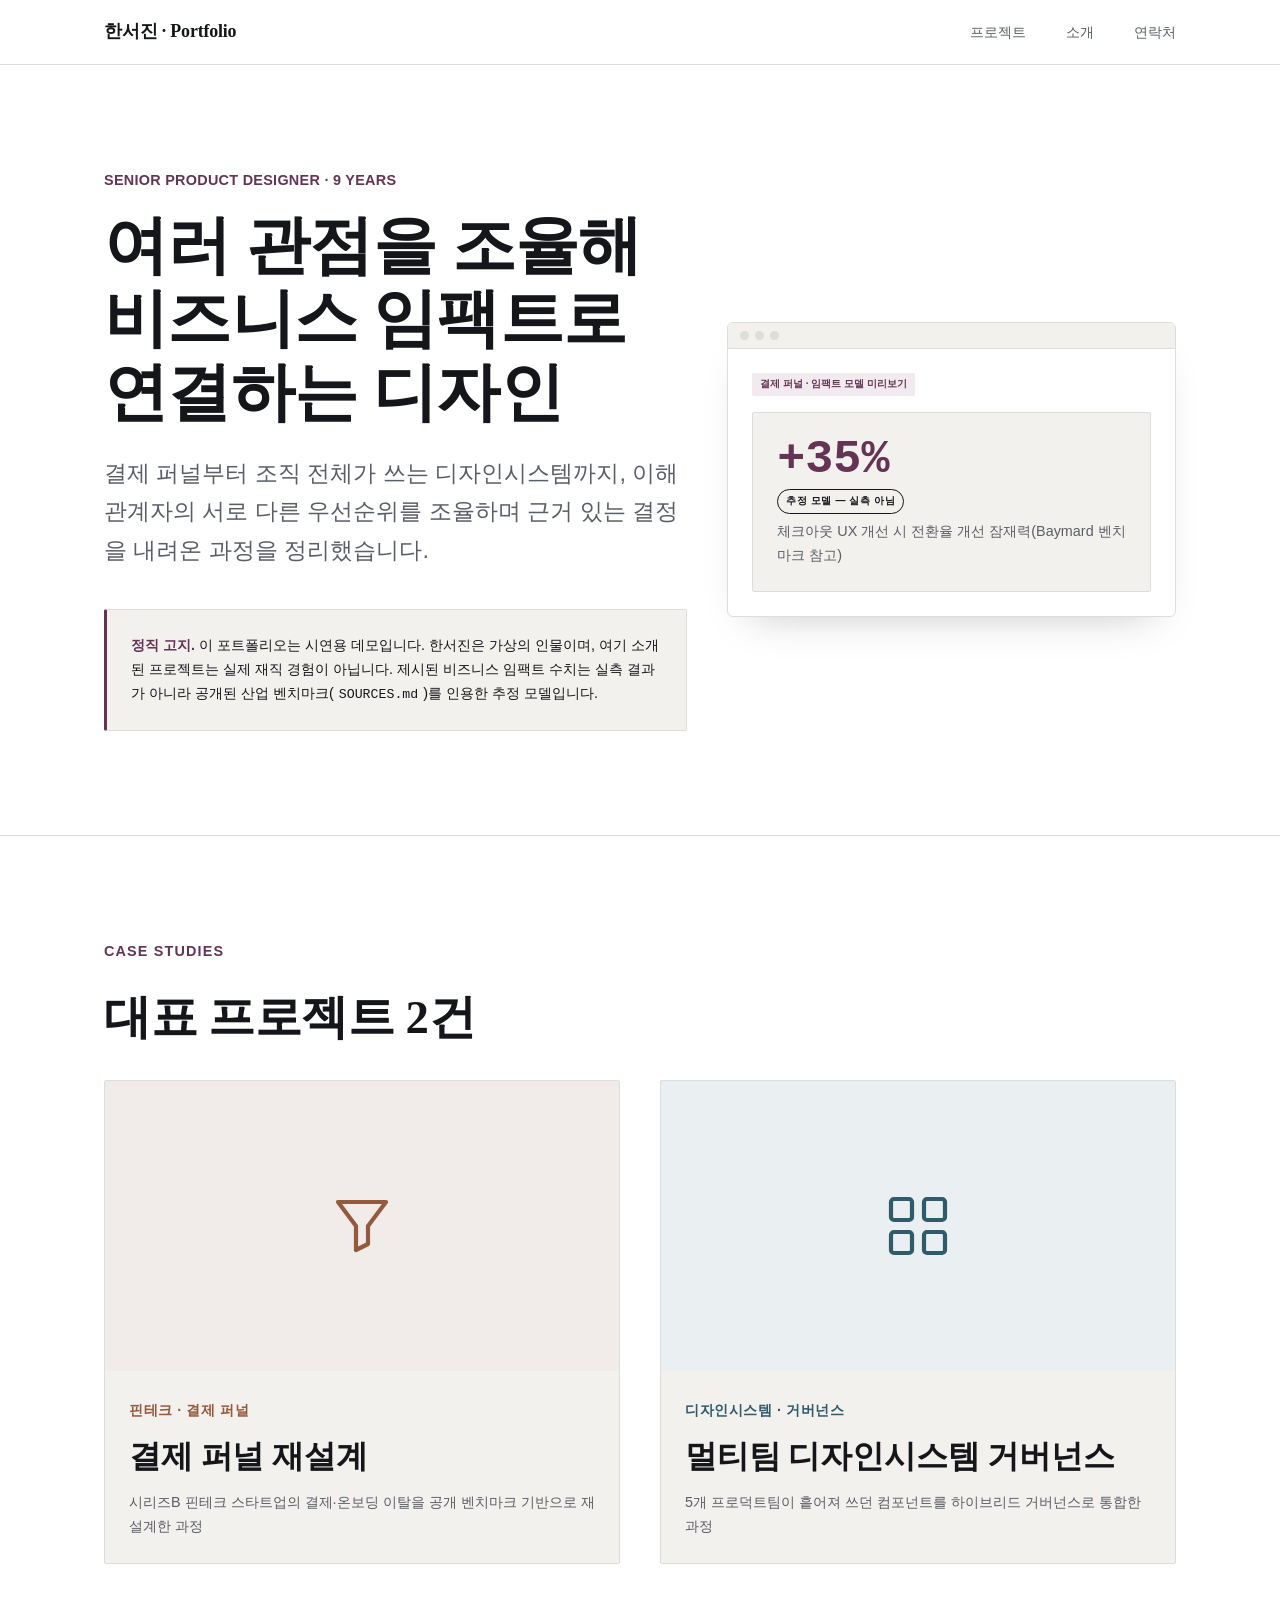
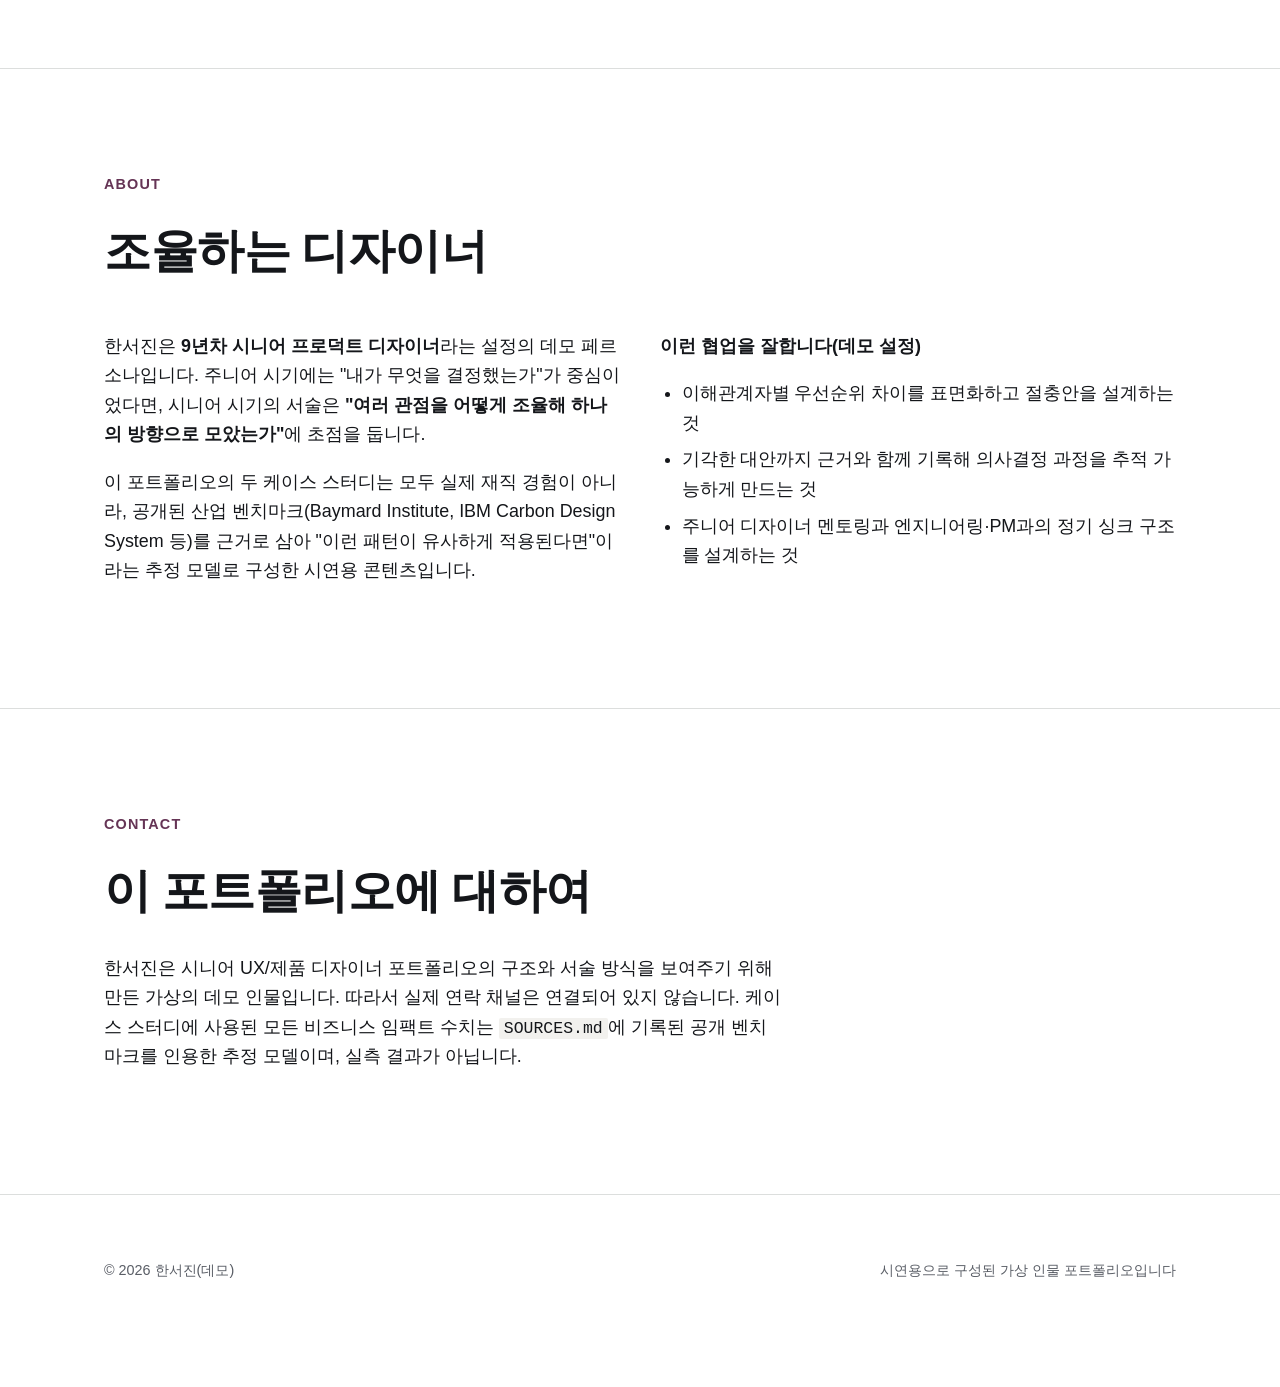
==== index.html @ bfd9d981 "senior UX/product designer portfolio demo (fictional persona 'Han Seo-jin')" ====
<!DOCTYPE html>
<html lang="ko">
<head>
<meta charset="UTF-8">
<meta name="viewport" content="width=device-width, initial-scale=1.0">
<title>한서진 — 시니어 프로덕트 디자이너 포트폴리오 (데모)</title>
<meta name="description" content="시니어 UX/제품 디자이너 포트폴리오 구조를 보여주기 위한 시연용 데모. 한서진은 가상의 인물입니다.">
<meta property="og:type" content="website">
<meta property="og:title" content="한서진 — 시니어 프로덕트 디자이너 포트폴리오 (데모)">
<meta property="og:description" content="시니어 UX/제품 디자이너 포트폴리오 구조를 보여주기 위한 시연용 데모. 한서진은 가상의 인물입니다.">
<!-- TODO: og:image 자산 준비 후 경로 지정(대표 썸네일 미제작 상태) -->
<link rel="icon" href="assets/favicon.svg" type="image/svg+xml">
<link rel="stylesheet" href="assets/style.css">
</head>
<body>

<a class="skip-link" href="#main">본문으로 바로가기</a>

<nav class="nav">
  <div class="container">
    <a class="nav-logo" href="index.html">한서진 · Portfolio</a>
    <ul class="nav-links">
      <li><a href="#projects">프로젝트</a></li>
      <li><a href="#about">소개</a></li>
      <li><a href="#contact">연락처</a></li>
    </ul>
  </div>
</nav>

<header class="hero">
  <div class="container hero-inner">
    <div class="hero-copy">
      <div class="hero-eyebrow">SENIOR PRODUCT DESIGNER · 9 YEARS</div>
      <h1>여러 관점을 조율해<br>비즈니스 임팩트로 연결하는 디자인</h1>
      <p class="lede">
        결제 퍼널부터 조직 전체가 쓰는 디자인시스템까지, 이해관계자의 서로 다른
        우선순위를 조율하며 근거 있는 결정을 내려온 과정을 정리했습니다.
      </p>
      <div class="disclosure">
        <strong>정직 고지.</strong> 이 포트폴리오는 시연용 데모입니다. 한서진은 가상의 인물이며,
        여기 소개된 프로젝트는 실제 재직 경험이 아닙니다. 제시된 비즈니스 임팩트 수치는 실측
        결과가 아니라 공개된 산업 벤치마크(<code>SOURCES.md</code>)를 인용한 추정 모델입니다.
      </div>
    </div>
    <div class="hero-visual" aria-hidden="true">
      <div class="browser-frame">
        <div class="browser-bar"><span class="dot"></span><span class="dot"></span><span class="dot"></span></div>
        <div class="screen">
          <div class="mock-badge">결제 퍼널 · 임팩트 모델 미리보기</div>
          <div class="impact-model">
            <span class="figure-num">+35%</span>
            <span class="estimate-label">추정 모델 — 실측 아님</span>
            <p class="basis">체크아웃 UX 개선 시 전환율 개선 잠재력(Baymard 벤치마크 참고)</p>
          </div>
        </div>
      </div>
    </div>
  </div>
</header>

<main id="main">
<section id="projects">
  <div class="container">
    <div class="section-label">CASE STUDIES</div>
    <h2>대표 프로젝트 2건</h2>
    <div class="case-grid">

      <a class="case-card case-card--funnel" href="case-payment-funnel.html">
        <div class="case-card-thumb">
          <svg width="72" height="72" viewBox="0 0 24 24" fill="none" stroke="currentColor" stroke-width="1.4" aria-hidden="true">
            <path d="M4 4h16l-6 8v6l-4 2v-8L4 4z" stroke-linejoin="round"/>
          </svg>
        </div>
        <div class="case-card-body">
          <span class="case-tag">핀테크 · 결제 퍼널</span>
          <h3>결제 퍼널 재설계</h3>
          <p>시리즈B 핀테크 스타트업의 결제·온보딩 이탈을 공개 벤치마크 기반으로 재설계한 과정</p>
        </div>
      </a>

      <a class="case-card case-card--design-system" href="case-design-system.html">
        <div class="case-card-thumb">
          <svg width="72" height="72" viewBox="0 0 24 24" fill="none" stroke="currentColor" stroke-width="1.4" aria-hidden="true">
            <rect x="3" y="3" width="7" height="7" rx="1"/>
            <rect x="14" y="3" width="7" height="7" rx="1"/>
            <rect x="3" y="14" width="7" height="7" rx="1"/>
            <rect x="14" y="14" width="7" height="7" rx="1"/>
          </svg>
        </div>
        <div class="case-card-body">
          <span class="case-tag">디자인시스템 · 거버넌스</span>
          <h3>멀티팀 디자인시스템 거버넌스</h3>
          <p>5개 프로덕트팀이 흩어져 쓰던 컴포넌트를 하이브리드 거버넌스로 통합한 과정</p>
        </div>
      </a>

    </div>
  </div>
</section>

<section id="about">
  <div class="container">
    <div class="section-label">ABOUT</div>
    <h2>조율하는 디자이너</h2>
    <div class="two-col">
      <div class="prose">
        <p>
          한서진은 <strong>9년차 시니어 프로덕트 디자이너</strong>라는 설정의 데모 페르소나입니다.
          주니어 시기에는 "내가 무엇을 결정했는가"가 중심이었다면, 시니어 시기의 서술은
          <strong>"여러 관점을 어떻게 조율해 하나의 방향으로 모았는가"</strong>에 초점을 둡니다.
        </p>
        <p>
          이 포트폴리오의 두 케이스 스터디는 모두 실제 재직 경험이 아니라, 공개된 산업
          벤치마크(Baymard Institute, IBM Carbon Design System 등)를 근거로 삼아 "이런 패턴이
          유사하게 적용된다면"이라는 추정 모델로 구성한 시연용 콘텐츠입니다.
        </p>
      </div>
      <div class="prose">
        <p><strong>이런 협업을 잘합니다(데모 설정)</strong></p>
        <ul>
          <li>이해관계자별 우선순위 차이를 표면화하고 절충안을 설계하는 것</li>
          <li>기각한 대안까지 근거와 함께 기록해 의사결정 과정을 추적 가능하게 만드는 것</li>
          <li>주니어 디자이너 멘토링과 엔지니어링·PM과의 정기 싱크 구조를 설계하는 것</li>
        </ul>
      </div>
    </div>
  </div>
</section>

<section id="contact">
  <div class="container">
    <div class="section-label">CONTACT</div>
    <h2>이 포트폴리오에 대하여</h2>
    <p class="prose">
      한서진은 시니어 UX/제품 디자이너 포트폴리오의 구조와 서술 방식을 보여주기 위해 만든
      가상의 데모 인물입니다. 따라서 실제 연락 채널은 연결되어 있지 않습니다. 케이스 스터디에
      사용된 모든 비즈니스 임팩트 수치는 <code>SOURCES.md</code>에 기록된 공개 벤치마크를
      인용한 추정 모델이며, 실측 결과가 아닙니다.
    </p>
  </div>
</section>
</main>

<footer>
  <div class="container">
    <span>© 2026 한서진(데모)</span>
    <span>시연용으로 구성된 가상 인물 포트폴리오입니다</span>
  </div>
</footer>

</body>
</html>
---- assets/style.css ----
/* =========================================================
   시니어 포트폴리오 "한서진" — 공통 디자인 시스템 (신규, 2026-07-18)
   정민아 프로젝트(한국_취업용/assets/style.css)와는 완전히 별개 파일이며
   비주얼 아이덴티티도 의도적으로 다르게 설계했다:
     - 정민아: 따뜻한 개인 프로젝트 톤, 세리프 없음(Pretendard 단일), 채도 높은 그린 액센트, 둥근 라운드(6px)
     - 한서진: 에디토리얼+데이터비주얼라이제이션 친화적인 절제된 뉴트럴 톤,
       세리프 헤드라인/산세리프 본문 페어링, 채도 상한을 낮춘(최대 0.42, 정민아 최대 0.72 대비)
       무채색에 가까운 팔레트, 각진 코너(2px)로 "시니어/비즈니스" 신뢰감을 표현.
   대비 기준은 동일: 라이트/다크 각각 WCAG AA(4.5:1) 이상 실측(실측값은 각 토큰 옆 주석 참고).

   ★9섹션 컴포넌트 매핑(CONTENT_BRIEF.md 구조 그대로, worker-2 케이스 스터디 2건 작성 시 참고):
     1.헤더 → .case-hero + .case-meta-grid
     2.Executive Summary → .exec-summary
     3.비즈니스 컨텍스트 → .prose (일반 서술, 신규 컴포넌트 불필요)
     4.제약과 이해관계자 긴장 → .tension-grid + .stance-card(--a/--b/--c)
     5.접근 방식 → .prose(리서치 서술) + .rejected-alt(기각한 대안, 최소 2건)
     6.솔루션 → 코드 목업 프리미티브(.browser-frame/.phone-frame/.mock-*, 파일 하단)
     7.협업·리더십 → .collab-grid + .collab-item
     8.임팩트 모델(추정) → .impact-model + .estimate-label
     9.회고 → .prose

   ★.impact-model 사용 시 필수(정민아 프로젝트 qual-label 컨벤션의 확장 — CSS ::before로
   라벨을 자동 생성하지 않는다. 반드시 .estimate-label 안에 "추정 모델 — 실측 아님" 등
   리터럴 텍스트를 HTML에 직접 써넣을 것. .estimate-label은 진하게 테두리 친 알약형
   칩으로 렌더링되므로, 텍스트를 비워두면 숫자 옆에 빈 테두리만 떠서 시각적으로 어색해
   보이도록 의도적으로 설계했다 — 텍스트 누락을 시각적으로 감지 가능하게 하는 안전장치).
   ========================================================= */

:root {
  /* Color — 절제된 쿨 뉴트럴(정민아의 따뜻한 크림톤과 구분) */
  --color-bg: #ffffff;
  --color-bg-subtle: #f2f1ee;
  --color-text: #14161a;
  --color-text-muted: #5a5e66;
  --color-border: #dcdedd;

  /* 메인 액센트 — 잉크 플럼(무게감 있는 시니어 톤) */
  --color-accent: #653455;        /* vs 배경 9.65:1 (AA 4.5:1 이상, 실측) */
  --color-accent-soft: #f1eaee;

  /* Case 액센트 2세트 — Case1(결제 퍼널)=클레이, Case2(디자인시스템 거버넌스)=슬레이트 */
  --color-case-funnel: #945a3d;          /* vs 배경 5.54:1 (실측) */
  --color-case-funnel-soft: #f1ecea;
  --color-case-design-system: #2f5b6a;   /* vs 배경 7.43:1 (실측) */
  --color-case-design-system-soft: #eaeff1;

  /* 기각한 대안 전용(의도적 저채도 — case-funnel의 클레이와 혼동되지 않도록 채도를 낮춰
     "탈락/보류"의 무채색 인상을 줌) */
  --color-rejected: #755e57;             /* vs 배경 6.01:1 (실측) */
  --color-rejected-soft: #f1ebea;

  /* 이해관계자 긴장(3자 구도)용 3번째 색 — 세이지(중립/신중함 인상, 예: 법무·리스크 관점) */
  --color-stance-sage: #496237;          /* vs 배경 6.81:1 (실측) */
  --color-stance-sage-soft: #edf1ea;

  /* Typography — 세리프 헤드라인 + 산세리프 본문 페어링(에디토리얼 신호), 모노는 데이터/숫자용 */
  --font-display: "Noto Serif KR", Georgia, "Times New Roman", serif;
  --font-body: "Pretendard", "Noto Sans KR", -apple-system, BlinkMacSystemFont, sans-serif;
  --font-mono: "SF Mono", ui-monospace, "Menlo", monospace;

  /* Scale — clamp() 모듈러 스케일(정민아와 같은 산식 재사용, 값은 신규 산정) */
  --step--1: clamp(0.83rem, 0.8rem + 0.15vw, 0.9rem);
  --step-0:  clamp(1rem, 0.96rem + 0.2vw, 1.125rem);
  --step-1:  clamp(1.25rem, 1.18rem + 0.35vw, 1.5rem);
  --step-2:  clamp(1.6rem, 1.45rem + 0.7vw, 2.1rem);
  --step-3:  clamp(2.1rem, 1.8rem + 1.4vw, 3rem);
  --step-4:  clamp(2.6rem, 2.1rem + 2.4vw, 4rem);

  --space-1: 0.5rem;
  --space-2: 1rem;
  --space-3: 1.5rem;
  --space-4: 2.5rem;
  --space-5: 4rem;
  --space-6: 6.5rem;
  --space-7: 10rem;

  --content-max: 1120px;
  --radius: 2px; /* 정민아(6px 라운드)와 대비되는 각진 코너 — 비즈니스/구조적 인상 */
}

@media (prefers-color-scheme: dark) {
  :root {
    --color-bg: #121212;
    --color-bg-subtle: #1a1a1a;
    --color-text: #f0efe9;
    --color-text-muted: #a3a2a0;
    --color-border: #2e2e2e;

    --color-accent: #c289af;               /* vs #121212 6.68:1 (실측) */
    --color-accent-soft: #2e1f29;

    --color-case-funnel: #b97655;          /* vs #121212 5.16:1 (실측) */
    --color-case-funnel-soft: #2e241f;
    --color-case-design-system: #4f98b0;   /* vs #121212 5.75:1 (실측) */
    --color-case-design-system-soft: #1f2a2e;

    --color-rejected: #997e75;             /* vs #121212 4.99:1 (실측) */
    --color-rejected-soft: #2e221f;

    --color-stance-sage: #709654;          /* vs #121212 5.51:1 (실측) */
    --color-stance-sage-soft: #252e1f;
  }
}

* { box-sizing: border-box; }

html { scroll-behavior: smooth; }

@media (prefers-reduced-motion: reduce) {
  html { scroll-behavior: auto; }
  *, *::before, *::after {
    animation-duration: 0.01ms !important;
    animation-iteration-count: 1 !important;
    transition-duration: 0.01ms !important;
    scroll-behavior: auto !important;
  }
}

:focus-visible {
  outline: 2px solid var(--color-accent);
  outline-offset: 2px;
}

.skip-link {
  position: absolute;
  left: 0;
  top: 0;
  z-index: 100;
  transform: translateY(-120%);
  background: var(--color-accent);
  color: #fff;
  padding: 10px 16px;
  border-radius: 0 0 var(--radius) 0;
  font-size: var(--step--1);
  font-weight: 600;
  text-decoration: none;
  transition: transform .15s ease;
}
.skip-link:focus { transform: translateY(0); }

body {
  margin: 0;
  background: var(--color-bg);
  color: var(--color-text);
  font-family: var(--font-body);
  font-size: var(--step-0);
  line-height: 1.65;
  -webkit-font-smoothing: antialiased;
}

img { max-width: 100%; display: block; }
a { color: inherit; }
code { font-family: var(--font-mono); font-size: 0.92em; background: var(--color-bg-subtle); padding: 1px 5px; border-radius: var(--radius); }

.container {
  max-width: var(--content-max);
  margin: 0 auto;
  padding: 0 var(--space-3);
}

/* ---------- Nav ---------- */
.nav {
  position: sticky;
  top: 0;
  z-index: 10;
  background: color-mix(in srgb, var(--color-bg) 88%, transparent);
  backdrop-filter: blur(8px);
  border-bottom: 1px solid var(--color-border);
}
.nav .container { display: flex; align-items: center; justify-content: space-between; height: 64px; }
.nav-logo { font-family: var(--font-display); font-weight: 700; letter-spacing: -0.01em; text-decoration: none; font-size: var(--step-0); }
.nav-links { display: flex; gap: var(--space-4); list-style: none; margin: 0; padding: 0; }
.nav-links a { text-decoration: none; font-size: var(--step--1); color: var(--color-text-muted); }
.nav-links a:hover { color: var(--color-text); }

/* ---------- Hero ---------- */
.hero { padding: var(--space-6) 0 var(--space-5); border-bottom: 1px solid var(--color-border); }
.hero-eyebrow {
  font-size: var(--step--1);
  color: var(--color-accent);
  font-weight: 600;
  letter-spacing: 0.02em;
  margin-bottom: var(--space-2);
  text-transform: uppercase;
}
.hero h1 {
  font-family: var(--font-display);
  font-size: var(--step-4);
  line-height: 1.15;
  letter-spacing: -0.01em;
  margin: 0 0 var(--space-3);
  max-width: 22ch;
}
.hero p.lede { font-size: var(--step-1); color: var(--color-text-muted); max-width: 60ch; margin: 0 0 var(--space-4); }
.hero-inner { display: grid; gap: var(--space-4); }
.hero-visual { display: flex; justify-content: center; }
@media (min-width: 860px) {
  .hero-inner { grid-template-columns: 1.3fr 1fr; align-items: center; }
}

/* ---------- 정직 고지 박스(모든 페이지 공통, 케이스에서는 축약판) ---------- */
.disclosure {
  background: var(--color-bg-subtle);
  border: 1px solid var(--color-border);
  border-left: 3px solid var(--color-accent);
  border-radius: var(--radius);
  padding: var(--space-3) var(--space-3);
  font-size: var(--step--1);
  color: var(--color-text);
  margin: var(--space-4) 0;
}
.disclosure strong { color: var(--color-accent); }

/* ---------- Section ---------- */
section { padding: var(--space-6) 0; }
section + section { border-top: 1px solid var(--color-border); }
.section-label {
  font-size: var(--step--1);
  font-weight: 700;
  text-transform: uppercase;
  letter-spacing: 0.08em;
  color: var(--color-accent);
  margin-bottom: var(--space-2);
}
h2 { font-family: var(--font-display); font-size: var(--step-3); letter-spacing: -0.01em; margin: 0 0 var(--space-3); }
h3 { font-family: var(--font-display); font-size: var(--step-2); letter-spacing: -0.005em; margin: 0 0 var(--space-2); }

/* ---------- Case card grid (index) ---------- */
.case-grid { display: grid; gap: var(--space-4); grid-template-columns: 1fr; }
@media (min-width: 640px) { .case-grid { grid-template-columns: repeat(2, 1fr); } }
.case-card {
  display: block;
  text-decoration: none;
  color: inherit;
  border: 1px solid var(--color-border);
  border-radius: var(--radius);
  overflow: hidden;
  background: var(--color-bg-subtle);
  transition: transform .18s ease, box-shadow .18s ease;
}
.case-card:hover { transform: translateY(-2px); box-shadow: 0 12px 28px -16px rgba(0,0,0,.25); }
.case-card-thumb {
  aspect-ratio: 16/9;
  background: var(--color-accent-soft);
  color: var(--color-accent);
  display: flex; align-items: center; justify-content: center;
}
.case-card-thumb svg { stroke: currentColor; }
.case-card--funnel .case-card-thumb { background: var(--color-case-funnel-soft); color: var(--color-case-funnel); }
.case-card--funnel .case-tag { color: var(--color-case-funnel); }
.case-card--design-system .case-card-thumb { background: var(--color-case-design-system-soft); color: var(--color-case-design-system); }
.case-card--design-system .case-tag { color: var(--color-case-design-system); }
.case-card-body { padding: var(--space-3); }
.case-tag { display: inline-block; font-size: var(--step--1); color: var(--color-accent); font-weight: 600; margin-bottom: var(--space-1); text-transform: uppercase; letter-spacing: .04em; }
.case-card h3 { margin-bottom: var(--space-1); }
.case-card p { color: var(--color-text-muted); margin: 0; font-size: var(--step--1); }

/* ---------- Case study page (worker-2가 case-*.html에서 사용) ---------- */
.case-hero { padding: var(--space-5) 0 var(--space-4); }
.case-meta-grid {
  display: grid;
  grid-template-columns: repeat(auto-fit, minmax(140px, 1fr));
  gap: var(--space-3);
  padding: var(--space-3) 0;
  border-top: 1px solid var(--color-border);
  border-bottom: 1px solid var(--color-border);
  margin: var(--space-4) 0;
}
.case-meta-grid dt { font-size: var(--step--1); color: var(--color-text-muted); margin-bottom: 4px; }
.case-meta-grid dd { margin: 0; font-weight: 600; }

.prose { max-width: 68ch; }
.prose p { color: var(--color-text); }
.prose ul, .prose ol { padding-left: 1.2em; }
.prose li { margin-bottom: .4em; }

.two-col { display: grid; grid-template-columns: 1fr; gap: var(--space-4); }
@media (min-width: 720px) { .two-col { grid-template-columns: 1fr 1fr; } }

.case-nav { display: flex; justify-content: space-between; padding: var(--space-4) 0; border-top: 1px solid var(--color-border); }
.case-nav a { text-decoration: none; font-weight: 600; }
.case-nav .back { color: var(--color-text-muted); font-weight: 400; }

/* ---------- Footer ---------- */
footer { padding: var(--space-5) 0 var(--space-6); border-top: 1px solid var(--color-border); color: var(--color-text-muted); font-size: var(--step--1); }
footer .container { display: flex; justify-content: space-between; flex-wrap: wrap; gap: var(--space-2); }

/* ---------- Buttons ---------- */
.btn {
  display: inline-flex; align-items: center; gap: 6px;
  padding: 10px 18px; border-radius: var(--radius);
  background: var(--color-accent); color: #fff;
  text-decoration: none; font-size: var(--step--1); font-weight: 600;
}
.btn.ghost { background: transparent; color: var(--color-text); border: 1px solid var(--color-border); }

/* =========================================================
   케이스 스터디 전용 신규 컴포넌트 (worker-2 재사용 대상)
   ========================================================= */

/* ---------- 2. Executive Summary(피라미드 원칙 — 결론 먼저) ---------- */
.exec-summary {
  border-left: 4px solid var(--color-accent);
  background: var(--color-bg-subtle);
  padding: var(--space-4);
  margin: var(--space-4) 0;
}
.exec-summary .eyebrow {
  display: block;
  font-family: var(--font-body);
  font-size: var(--step--1);
  font-weight: 700;
  text-transform: uppercase;
  letter-spacing: .08em;
  color: var(--color-accent);
  margin-bottom: var(--space-2);
}
.exec-summary p {
  font-family: var(--font-display);
  font-size: var(--step-1);
  line-height: 1.5;
  margin: 0;
  color: var(--color-text);
}

/* ---------- 4. 제약과 이해관계자 긴장 ---------- */
.tension-grid { display: grid; grid-template-columns: 1fr; gap: var(--space-3); }
@media (min-width: 640px) { .tension-grid { grid-template-columns: repeat(auto-fit, minmax(200px, 1fr)); } }
.stance-card {
  border-top: 3px solid var(--color-border);
  background: var(--color-bg-subtle);
  padding: var(--space-3);
}
.stance-card .role {
  display: block;
  font-size: var(--step--1);
  font-weight: 700;
  text-transform: uppercase;
  letter-spacing: .05em;
  color: var(--color-text-muted);
  margin-bottom: 6px;
}
.stance-card .priority { font-family: var(--font-display); font-size: var(--step-0); margin: 0; color: var(--color-text); }
.stance-card--a { border-top-color: var(--color-case-funnel); }
.stance-card--b { border-top-color: var(--color-case-design-system); }
.stance-card--c { border-top-color: var(--color-stance-sage); }

/* ---------- 5. 기각한 대안 ---------- */
.rejected-alt {
  border: 1px dashed var(--color-rejected);
  border-radius: var(--radius);
  padding: var(--space-3);
  margin: var(--space-3) 0;
  background: var(--color-rejected-soft);
}
.rejected-alt .tag {
  display: inline-block;
  font-size: 10px;
  font-weight: 700;
  text-transform: uppercase;
  letter-spacing: .05em;
  color: #fff;
  background: var(--color-rejected);
  padding: 2px 8px;
  border-radius: var(--radius);
  margin-bottom: var(--space-2);
}
.rejected-alt .alt-name {
  font-weight: 700;
  margin: 0 0 4px;
  text-decoration: line-through;
  text-decoration-color: var(--color-rejected);
  text-decoration-thickness: 1.5px;
}
.rejected-alt .reason { margin: 0; color: var(--color-text); font-size: var(--step--1); }

/* ---------- 7. 협업·리더십 ---------- */
.collab-grid { display: grid; grid-template-columns: 1fr; gap: var(--space-3); }
@media (min-width: 600px) { .collab-grid { grid-template-columns: repeat(2, 1fr); } }
.collab-item { display: flex; gap: var(--space-2); align-items: flex-start; }
.collab-item .role-badge {
  flex-shrink: 0;
  font-size: 10px;
  font-weight: 700;
  text-transform: uppercase;
  letter-spacing: .05em;
  color: var(--color-accent);
  background: var(--color-accent-soft);
  padding: 4px 8px;
  border-radius: var(--radius);
  white-space: nowrap;
}
.collab-item p { margin: 0; font-size: var(--step--1); color: var(--color-text); }

/* ---------- 8. 임팩트 모델(추정 — 라벨 필수) ---------- */
.impact-grid { display: grid; grid-template-columns: 1fr; gap: var(--space-3); }
@media (min-width: 640px) { .impact-grid { grid-template-columns: repeat(auto-fit, minmax(200px, 1fr)); } }
.impact-model {
  display: inline-flex;
  flex-direction: column;
  gap: 6px;
  min-width: 200px;
  border: 1px solid var(--color-border);
  border-radius: var(--radius);
  padding: var(--space-3);
  background: var(--color-bg-subtle);
}
.impact-model .figure-num {
  font-family: var(--font-mono);
  font-size: var(--step-3);
  font-weight: 700;
  line-height: 1;
  color: var(--color-accent);
}
/* 주의: .estimate-label 안에 반드시 "추정 모델 — 실측 아님" 등 리터럴 텍스트를 넣을 것.
   CSS로 자동 삽입하지 않음(스크린리더 노출 신뢰성 문제) — 비워두면 숫자 옆에 빈
   테두리 알약만 남아 시각적으로 어색해지도록 의도적으로 설계함(qual-label 컨벤션 확장). */
.impact-model .estimate-label {
  display: inline-block;
  align-self: flex-start;
  font-size: 10px;
  font-weight: 800;
  text-transform: uppercase;
  letter-spacing: .06em;
  color: var(--color-text);
  border: 1.5px solid var(--color-text);
  padding: 3px 8px;
  border-radius: 999px;
}
.impact-model .basis { margin: 0; font-size: var(--step--1); color: var(--color-text-muted); }

/* =========================================================
   코드 목업 컴포넌트 (Figma 없이 HTML/CSS로 그리는 화면 목업 — 6.솔루션 섹션용)
   ========================================================= */
.mockup-row { display: flex; gap: var(--space-3); flex-wrap: wrap; justify-content: center; }

.browser-frame {
  width: 100%;
  max-width: 720px;
  border: 1px solid var(--color-border);
  border-radius: 6px;
  overflow: hidden;
  box-shadow: 0 20px 40px -24px rgba(0,0,0,.25);
}
.browser-frame .browser-bar { display: flex; gap: 6px; align-items: center; padding: 8px 12px; background: var(--color-bg-subtle); border-bottom: 1px solid var(--color-border); }
.browser-frame .dot { width: 9px; height: 9px; border-radius: 50%; background: var(--color-border); }
.browser-frame .screen { padding: var(--space-3); display: flex; flex-direction: column; gap: var(--space-2); }

.phone-frame {
  width: 260px;
  border: 8px solid var(--color-text);
  border-radius: 28px;
  background: var(--color-bg);
  overflow: hidden;
  box-shadow: 0 20px 40px -20px rgba(0,0,0,.3);
}
.phone-frame .screen { padding: var(--space-2); min-height: 420px; display: flex; flex-direction: column; gap: var(--space-2); }
.phone-frame .status-bar { display: flex; justify-content: space-between; font-size: 11px; color: var(--color-text-muted); padding-bottom: 4px; }
.phone-frame .app-bar { font-weight: 700; font-size: var(--step-0); padding: 4px 0 8px; border-bottom: 1px solid var(--color-border); }

.mock-badge {
  display: inline-flex; align-items: center; gap: 4px;
  font-size: 10px; font-weight: 700; padding: 3px 8px; border-radius: var(--radius);
  background: var(--color-accent-soft); color: var(--color-accent); width: fit-content;
}
.mock-badge.muted { background: var(--color-bg-subtle); color: var(--color-text-muted); }

.mock-list-item {
  display: flex; justify-content: space-between; align-items: center;
  padding: 10px 12px; border: 1px solid var(--color-border); border-radius: var(--radius);
  font-size: var(--step--1);
}
.mock-bar-track { height: 8px; border-radius: 999px; background: var(--color-border); overflow: hidden; }
.mock-bar-fill { height: 100%; background: var(--color-accent); }

.mock-btn-primary {
  display: flex; align-items: center; justify-content: center; gap: 6px;
  background: var(--color-accent); color: #fff; border: none; border-radius: var(--radius);
  padding: 10px; font-size: var(--step--1); font-weight: 600; text-align: center;
}
.mock-btn-secondary {
  display: flex; align-items: center; justify-content: center; gap: 6px;
  background: transparent; color: var(--color-text); border: 1px solid var(--color-border);
  border-radius: var(--radius); padding: 10px; font-size: var(--step--1); font-weight: 600; text-align: center;
}

.mock-dash-grid { display: grid; grid-template-columns: repeat(3, 1fr); gap: var(--space-2); }
.mock-dash-card { border: 1px solid var(--color-border); border-radius: var(--radius); padding: var(--space-2); }
.mock-dash-card .num { font-size: var(--step-1); font-weight: 700; font-family: var(--font-mono); }

.mock-table { width: 100%; border-collapse: collapse; font-size: var(--step--1); }
.mock-table th, .mock-table td { text-align: left; padding: 8px 10px; border-bottom: 1px solid var(--color-border); }
.mock-table th { color: var(--color-text-muted); font-weight: 600; }

@media (min-width: 720px) {
  .case-grid { grid-template-columns: repeat(2, 1fr); }
}
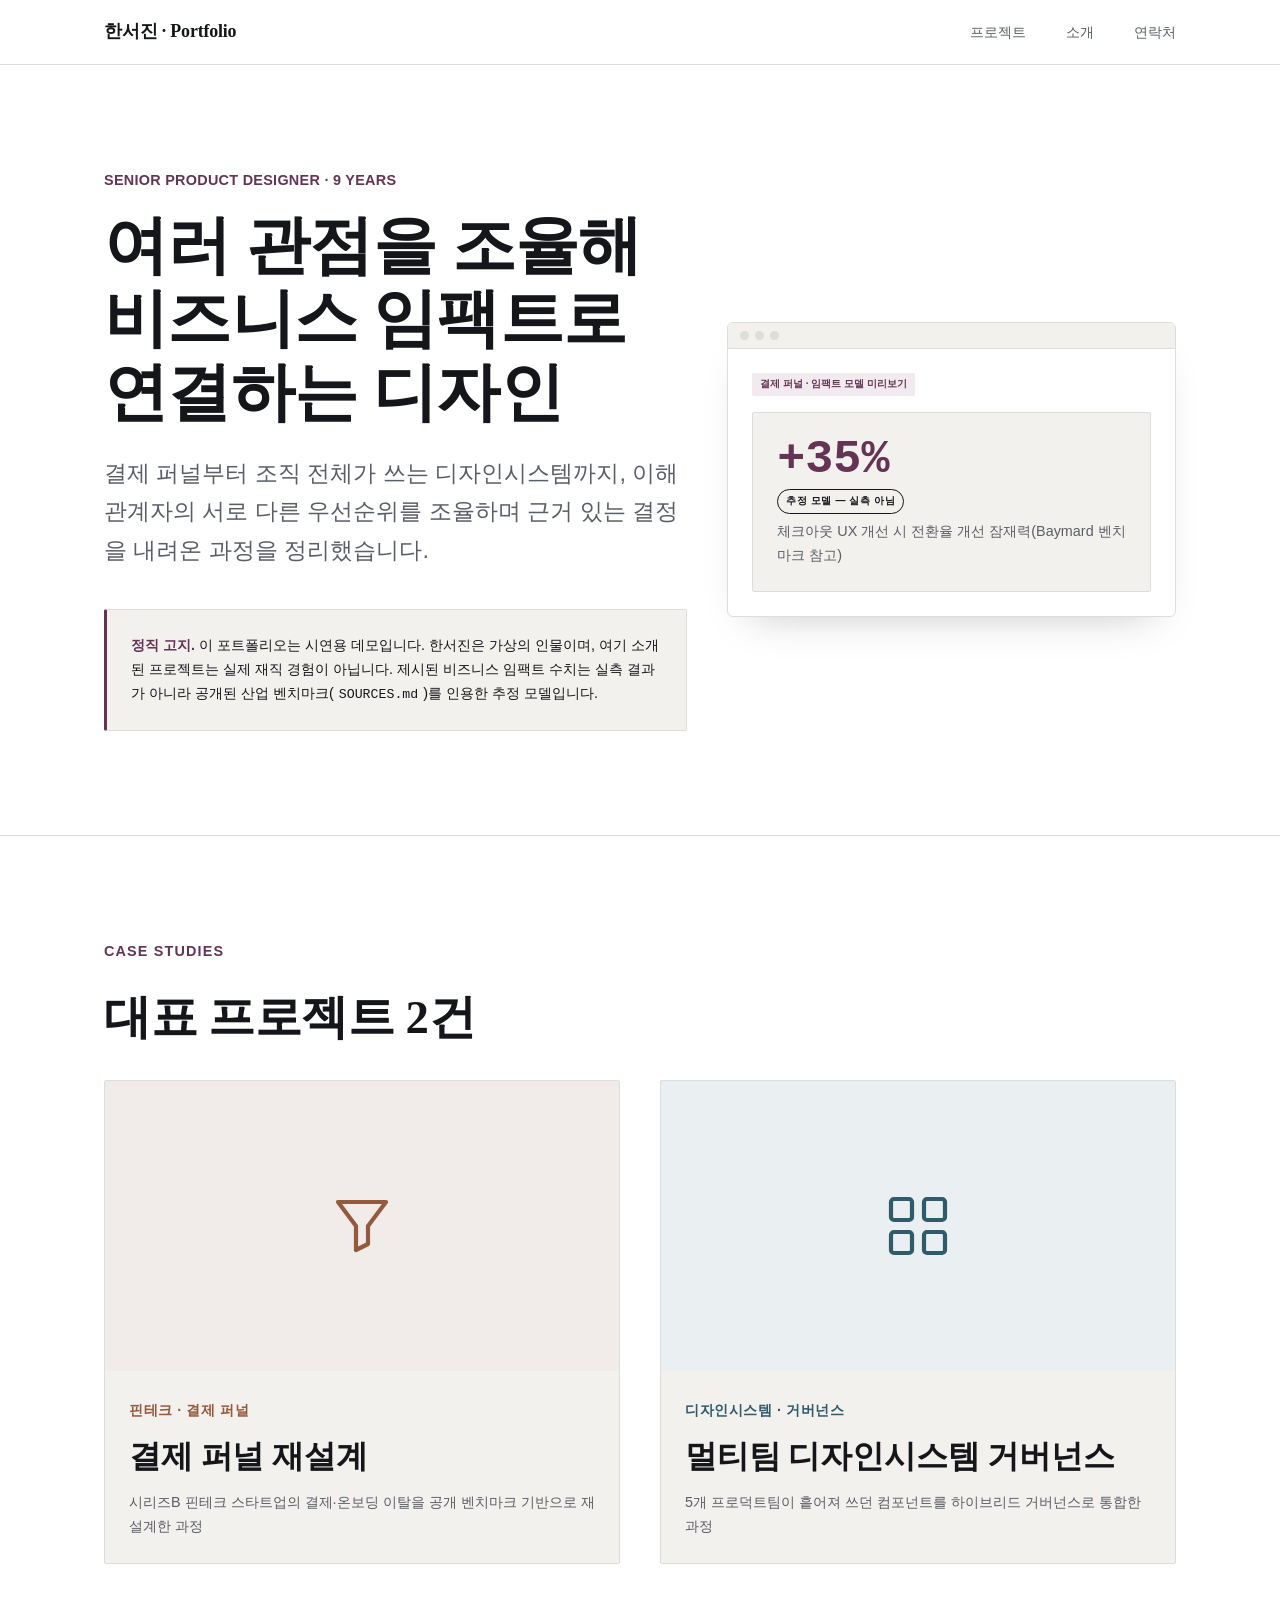
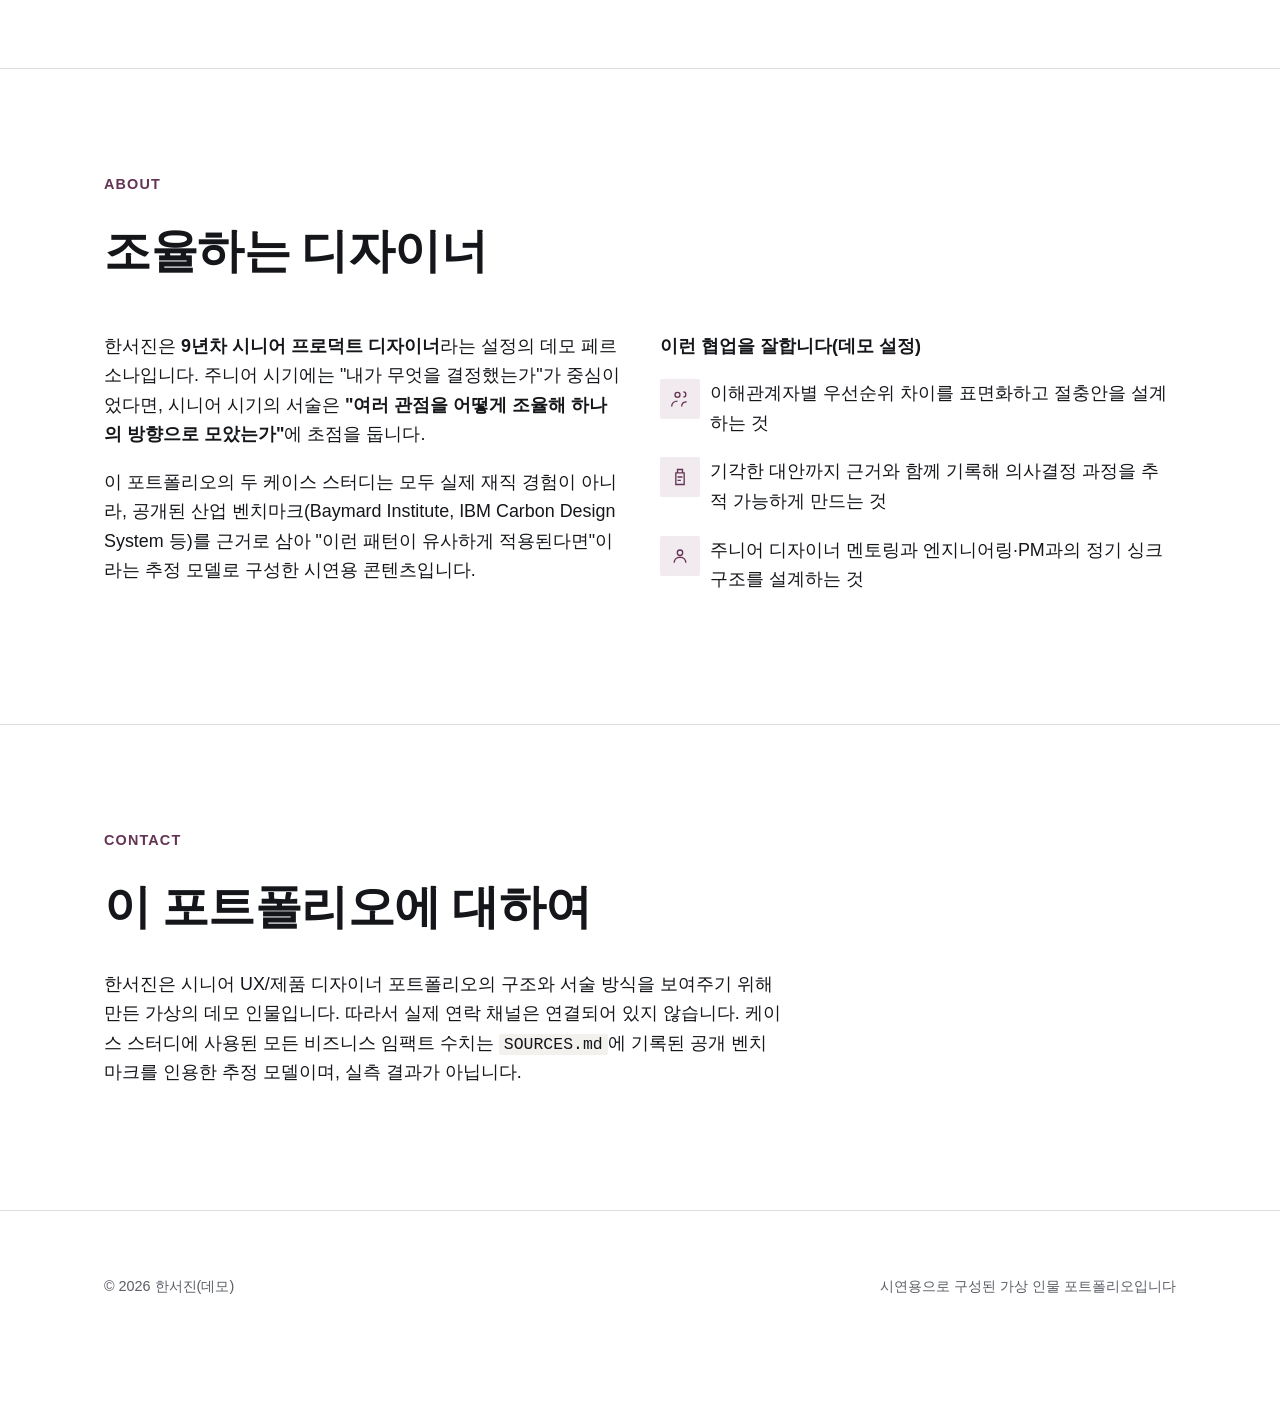
==== commit 0e961a10: "round 8: UI kit component library + content density upgrade" ====
--- a/index.html
+++ b/index.html
@@ -8,7 +8,11 @@
 <meta property="og:type" content="website">
 <meta property="og:title" content="한서진 — 시니어 프로덕트 디자이너 포트폴리오 (데모)">
 <meta property="og:description" content="시니어 UX/제품 디자이너 포트폴리오 구조를 보여주기 위한 시연용 데모. 한서진은 가상의 인물입니다.">
+<!-- 임시 배포 링크(GitHub Pages) — 정식 도메인 확정 시 이 줄의 content 값만 교체 -->
+<meta property="og:url" content="https://mosesrodchoi-stack.github.io/hanseojin-senior-portfolio/index.html">
 <!-- TODO: og:image 자산 준비 후 경로 지정(대표 썸네일 미제작 상태) -->
+<!-- 임시 배포 링크(GitHub Pages) — 정식 도메인 확정 시 이 줄의 href 값만 교체 -->
+<link rel="canonical" href="https://mosesrodchoi-stack.github.io/hanseojin-senior-portfolio/index.html">
 <link rel="icon" href="assets/favicon.svg" type="image/svg+xml">
 <link rel="stylesheet" href="assets/style.css">
 </head>
@@ -117,10 +121,25 @@
       </div>
       <div class="prose">
         <p><strong>이런 협업을 잘합니다(데모 설정)</strong></p>
-        <ul>
-          <li>이해관계자별 우선순위 차이를 표면화하고 절충안을 설계하는 것</li>
-          <li>기각한 대안까지 근거와 함께 기록해 의사결정 과정을 추적 가능하게 만드는 것</li>
-          <li>주니어 디자이너 멘토링과 엔지니어링·PM과의 정기 싱크 구조를 설계하는 것</li>
+        <ul style="list-style:none; padding-left:0; display:flex; flex-direction:column; gap:12px;">
+          <li style="display:flex; align-items:flex-start; gap:10px;">
+            <span class="icon-badge icon-badge--square">
+              <svg aria-hidden="true" viewBox="0 0 24 24" fill="none" stroke="currentColor" stroke-width="1.6"><circle cx="9" cy="7" r="3"/><path d="M2 21c0-3.9 3.1-6.5 7-6.5"/><path d="M16 3.5a3 3 0 1 1 0 6"/><path d="M14 21c0-3 2-5.5 6-5.5"/></svg>
+            </span>
+            <span>이해관계자별 우선순위 차이를 표면화하고 절충안을 설계하는 것</span>
+          </li>
+          <li style="display:flex; align-items:flex-start; gap:10px;">
+            <span class="icon-badge icon-badge--square">
+              <svg aria-hidden="true" viewBox="0 0 24 24" fill="none" stroke="currentColor" stroke-width="1.6"><path d="M9 3h6v4H9zM7 7h10v14H7z"/><path d="M9 12h6M9 16h4"/></svg>
+            </span>
+            <span>기각한 대안까지 근거와 함께 기록해 의사결정 과정을 추적 가능하게 만드는 것</span>
+          </li>
+          <li style="display:flex; align-items:flex-start; gap:10px;">
+            <span class="icon-badge icon-badge--square">
+              <svg aria-hidden="true" viewBox="0 0 24 24" fill="none" stroke="currentColor" stroke-width="1.6"><circle cx="12" cy="8" r="3.2"/><path d="M5 20c0-3.9 3.1-6.5 7-6.5s7 2.6 7 6.5"/></svg>
+            </span>
+            <span>주니어 디자이너 멘토링과 엔지니어링·PM과의 정기 싱크 구조를 설계하는 것</span>
+          </li>
         </ul>
       </div>
     </div>
--- a/assets/style.css
+++ b/assets/style.css
@@ -24,6 +24,63 @@
    리터럴 텍스트를 HTML에 직접 써넣을 것. .estimate-label은 진하게 테두리 친 알약형
    칩으로 렌더링되므로, 텍스트를 비워두면 숫자 옆에 빈 테두리만 떠서 시각적으로 어색해
    보이도록 의도적으로 설계했다 — 텍스트 누락을 시각적으로 감지 가능하게 하는 안전장치).
+
+   2026-07 라운드8 추가 (UI키트 이식, 정민아 프로젝트에서 검증된 패턴 재사용):
+   .icon-badge·순수 CSS/SVG 차트 2종(.chart-donut/.chart-bar)·목업 프리미티브 4종을
+   추가한다. ★.insight-convergence는 이식하지 않음 — 이 프로젝트는 이미
+   .tension-grid+.stance-card(이해관계자 긴장)·.rejected-alt(기각한 대안)·
+   .impact-model(추정치)로 같은 역할을 하는 컴포넌트를 보유하고 있어 기능이
+   중복되기 때문(기능 중복 컴포넌트 추가 금지 — 단순성 우선).
+
+   ── .icon-badge (아이콘 뱃지, 정민아 동일구조·이 프로젝트 토큰만 사용) ──
+   변형: 기본(--color-accent) / --funnel(--color-case-funnel, Case1 결제퍼널용) /
+         --design-system(--color-case-design-system, Case2 디자인시스템용) / --square(모디파이어)
+   예시:
+     <span class="icon-badge icon-badge--funnel">
+       <svg aria-hidden="true" viewBox="0 0 24 24" fill="none" stroke="currentColor">...</svg>
+     </span>
+   ★장식용 아이콘은 내부 <svg>에 aria-hidden="true" 필수.
+
+   ── .chart-donut / .chart-bar (근거기반 차트, 순수 CSS/SVG — 이미지 없음) ──
+   ★★★안전장치(estimate-label과 동일 철학): --chart-value 미지정 시 도넛은
+   0%(완전히 빈 링), 막대는 0폭(완전히 빈 트랙)으로 렌더링되어 시각적으로
+   "미완성" 상태가 되도록 설계했다.
+   ★단위 차이 주의(정민아 프로젝트와 동일 컨벤션): 도넛의 --chart-value는
+   단위 없는 정수(예: 70 → conic-gradient calc(70*1%)=70%), 막대의
+   --chart-value는 퍼센트 문자열(예: 70% → width:70%) — 서로 다른 단위이니
+   혼동 금지.
+   ★이 프로젝트는 SOURCES.md에 실제 검증된 수치(Baymard 70.22%/39%/35%,
+   IBM Carbon 6.2%→44.8%)가 있으므로 worker-2가 이 수치를 이 차트로
+   시각화할 수 있다 — 단, CSS는 --chart-value(시각)와 .pct/.value 안의
+   리터럴 텍스트(실제 숫자)가 일치하는지 자동 검증할 수 없다. 반드시 같은
+   값으로 채우고, 숫자의 출처는 SOURCES.md를 그대로 인용할 것(새 수치
+   임의생성 금지 — CONTENT_BRIEF.md 절대준수사항).
+   도넛 예시:
+     <div class="chart-donut">
+       <div class="ring" style="--chart-value: 70"><span class="pct">70.22%</span></div>
+       <ul class="legend"><li class="legend-item"><span class="legend-swatch"></span>평균 장바구니 이탈률(Baymard)</li></ul>
+     </div>
+   막대 예시:
+     <div class="chart-bar-group">
+       <div class="chart-bar">
+         <span class="label">이탈 사유 1위</span>
+         <span class="track"><span class="fill" style="--chart-value: 39%"></span></span>
+         <span class="value">39%</span>
+       </div>
+     </div>
+
+   ── 신규 목업 프리미티브 4종(정민아 동일구조) ──
+   .mock-toggle(토글, .is-on으로 켜짐) / .mock-chip(제거가능 칩, .remove는 정적
+   목업이라 별도 접근성 라벨 불필요 — 실제 동작하는 버튼 아님) /
+   .mock-empty-state(아이콘+안내문구, svg는 aria-hidden 필수) / .mock-btn-tertiary(텍스트 버튼).
+   ★모든 mock-* 프리미티브는 정적 화면 목업(스크린샷 대역)이다. ★★정정(정민아
+   프로젝트 라운드7 검증 중 발견 — 이 문서에도 동일하게 적용): ".browser-frame/
+   .phone-frame에 aria-hidden을 붙이는 기존 컨벤션"은 존재하지 않는다. 실제
+   패턴은 ①SOLUTION 섹션처럼 그 mock-*가 주 정보 콘텐츠(토글 라벨·수치 등
+   실제로 읽어야 할 텍스트)인 경우 aria-hidden 금지 ②index.html 히어로처럼
+   다른 곳에 이미 전체 노출된 내용을 순수 장식/미리보기로 재사용하는 경우에만
+   그 바깥 래퍼(.hero-visual 등, .browser-frame/.phone-frame 자체가 아님)에
+   aria-hidden="true"를 적용한다.
    ========================================================= */
 
 :root {
@@ -430,6 +487,73 @@
 .impact-model .basis { margin: 0; font-size: var(--step--1); color: var(--color-text-muted); }
 
 /* =========================================================
+   라운드8: UI키트 이식 컴포넌트 (2026-07, worker-2 재사용 대상)
+   ========================================================= */
+
+/* ---------- 아이콘 뱃지 ---------- */
+.icon-badge {
+  display: inline-flex;
+  align-items: center;
+  justify-content: center;
+  width: 40px;
+  height: 40px;
+  flex-shrink: 0;
+  border-radius: 50%;
+  background: var(--color-accent-soft);
+  color: var(--color-accent);
+}
+.icon-badge svg { width: 20px; height: 20px; stroke: currentColor; }
+.icon-badge--square { border-radius: var(--radius); }
+.icon-badge--funnel { background: var(--color-case-funnel-soft); color: var(--color-case-funnel); }
+.icon-badge--design-system { background: var(--color-case-design-system-soft); color: var(--color-case-design-system); }
+
+/* ---------- 근거기반 차트 (순수 CSS/SVG — 이미지 파일 없음) ---------- */
+.chart-donut { display: inline-flex; align-items: center; gap: var(--space-3); }
+.chart-donut .ring {
+  width: 120px;
+  height: 120px;
+  border-radius: 50%;
+  position: relative;
+  display: flex;
+  align-items: center;
+  justify-content: center;
+  /* --chart-value(단위없는 정수) 미지정 시 0%로 렌더링되어 완전히 빈 링 — 의도된 안전장치 */
+  background: conic-gradient(var(--color-accent) calc(var(--chart-value, 0) * 1%), var(--color-border) 0);
+}
+.chart-donut .ring::before {
+  content: "";
+  position: absolute;
+  inset: 14px;
+  border-radius: 50%;
+  background: var(--color-bg);
+}
+.chart-donut .ring .pct {
+  position: relative;
+  z-index: 1;
+  font-family: var(--font-mono);
+  font-size: var(--step-1);
+  font-weight: 800;
+}
+.chart-donut .legend { display: flex; flex-direction: column; gap: 6px; font-size: var(--step--1); margin: 0; padding: 0; list-style: none; }
+.chart-donut .legend-item { display: flex; align-items: center; gap: 6px; }
+.chart-donut .legend-swatch { width: 10px; height: 10px; border-radius: 2px; background: var(--color-accent); flex-shrink: 0; }
+
+.chart-bar-group { display: flex; flex-direction: column; gap: var(--space-2); }
+.chart-bar {
+  display: grid;
+  grid-template-columns: minmax(80px, auto) 1fr auto;
+  align-items: center;
+  gap: var(--space-2);
+}
+.chart-bar .label { font-size: var(--step--1); color: var(--color-text-muted); }
+.chart-bar .track { height: 10px; border-radius: 999px; background: var(--color-border); overflow: hidden; }
+/* --chart-value(퍼센트 문자열) 미지정 시 0%(폭 0)로 렌더링되어 트랙만 남는다 — 의도된 안전장치 */
+/* display:block 필수 — .fill은 <span>(인라인 요소)이라 이게 없으면 width/height가
+   브라우저에서 통째로 무시돼 항상 0×0으로 렌더링된다(라운드7 검증 중 master가 실측으로 발견) */
+.chart-bar .fill { display: block; height: 100%; width: var(--chart-value, 0%); border-radius: 999px; background: var(--color-accent); }
+.chart-bar .value { font-size: var(--step--1); font-weight: 700; font-family: var(--font-mono); text-align: right; }
+
+/* =========================================================
    코드 목업 컴포넌트 (Figma 없이 HTML/CSS로 그리는 화면 목업 — 6.솔루션 섹션용)
    ========================================================= */
 .mockup-row { display: flex; gap: var(--space-3); flex-wrap: wrap; justify-content: center; }
@@ -492,6 +616,81 @@
 .mock-table th, .mock-table td { text-align: left; padding: 8px 10px; border-bottom: 1px solid var(--color-border); }
 .mock-table th { color: var(--color-text-muted); font-weight: 600; }
 
+/* ---------- 라운드8 신규 목업 프리미티브 4종 ---------- */
+.mock-toggle {
+  --toggle-w: 40px;
+  --toggle-h: 22px;
+  display: inline-flex;
+  align-items: center;
+  width: var(--toggle-w);
+  height: var(--toggle-h);
+  border-radius: 999px;
+  background: var(--color-border);
+  padding: 2px;
+}
+.mock-toggle .knob {
+  width: calc(var(--toggle-h) - 4px);
+  height: calc(var(--toggle-h) - 4px);
+  border-radius: 50%;
+  background: #fff;
+  box-shadow: 0 1px 2px rgba(0,0,0,.25);
+  transition: transform .15s ease;
+}
+.mock-toggle.is-on { background: var(--color-accent); }
+.mock-toggle.is-on .knob { transform: translateX(calc(var(--toggle-w) - var(--toggle-h))); }
+
+.mock-chip {
+  display: inline-flex;
+  align-items: center;
+  gap: 6px;
+  padding: 4px 6px 4px 12px;
+  border-radius: 999px;
+  background: var(--color-bg-subtle);
+  border: 1px solid var(--color-border);
+  font-size: var(--step--1);
+  color: var(--color-text);
+}
+.mock-chip .remove {
+  display: inline-flex;
+  align-items: center;
+  justify-content: center;
+  width: 16px;
+  height: 16px;
+  border-radius: 50%;
+  background: var(--color-border);
+  color: var(--color-text-muted);
+  font-size: 10px;
+  line-height: 1;
+}
+
+.mock-empty-state {
+  display: flex;
+  flex-direction: column;
+  align-items: center;
+  justify-content: center;
+  gap: var(--space-2);
+  padding: var(--space-4);
+  text-align: center;
+  color: var(--color-text-muted);
+}
+.mock-empty-state svg { width: 32px; height: 32px; stroke: currentColor; opacity: .6; }
+.mock-empty-state p { margin: 0; font-size: var(--step--1); }
+
+.mock-btn-tertiary {
+  display: inline-flex;
+  align-items: center;
+  justify-content: center;
+  gap: 6px;
+  background: transparent;
+  color: var(--color-accent);
+  border: none;
+  padding: 8px 4px;
+  font-size: var(--step--1);
+  font-weight: 600;
+  text-decoration: underline;
+  text-underline-offset: 3px;
+}
+
 @media (min-width: 720px) {
   .case-grid { grid-template-columns: repeat(2, 1fr); }
 }
